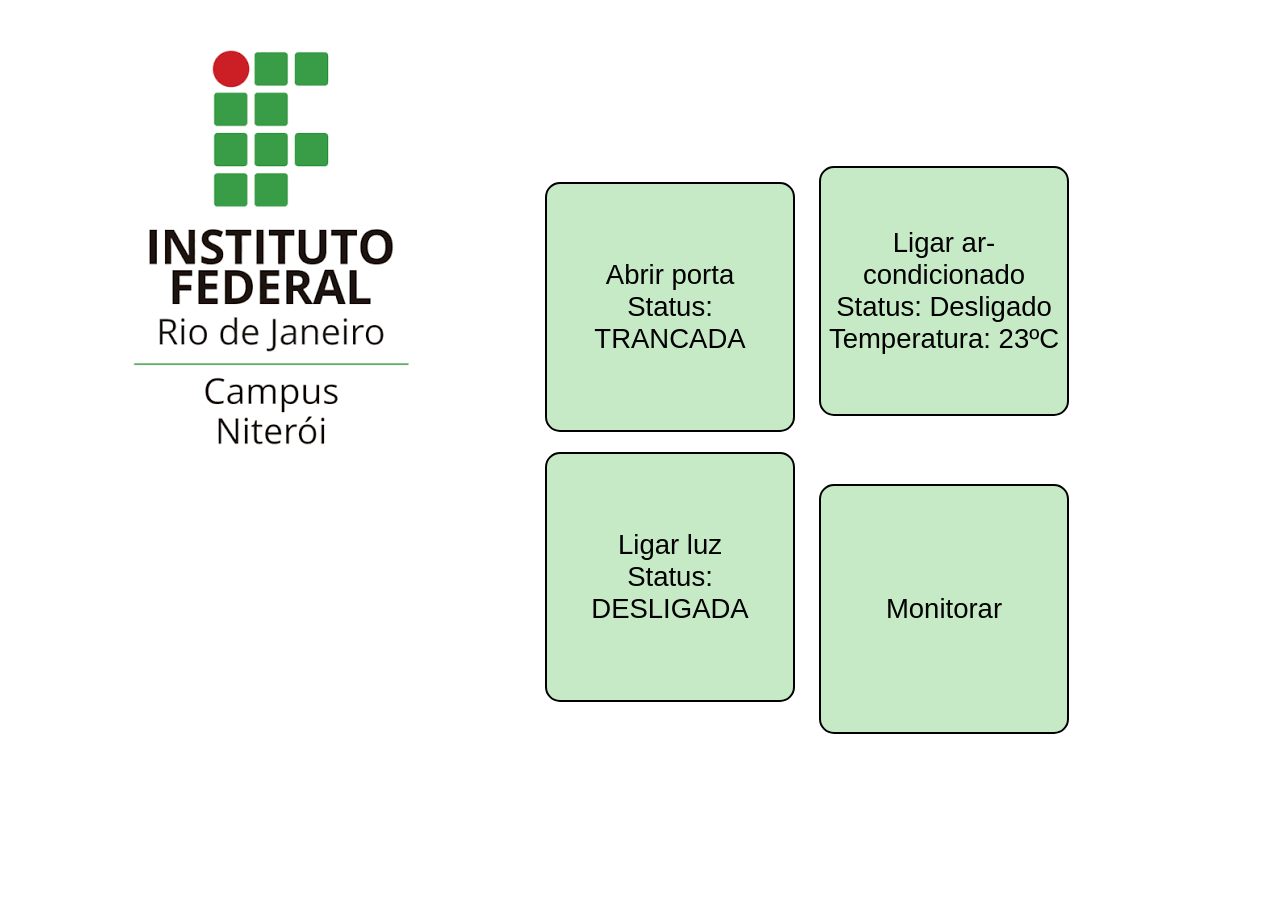
==== sala_/index.html @ fd9b5232 "sala_ adicionado" ====
<html>
	<head>
		<title>Sala _</title>
		<link rel="stylesheet" href="style.css">
	</head>

	<body>
        <figure id="logo"><img src="../logoIF.png"></figure>

        <div class="salas">
            <div>
                <button onclick="abrirPorta()" id="porta">
                    Abrir porta <br>
                    Status: TRANCADA
                </button>

                <button onclick="ligarAr()" id="ar">
                    Ligar ar-condicionado <br>
                    Status: Desligado <br>
                    Temperatura: 23ºC
                </button>

                <button onclick="ligarLuz()" id="luz">
                    Ligar luz <br>
                    Status: DESLIGADA
                </button>

                <button onclick="monitoramento()" id="monitorar">
                    Monitorar
                </button>
            </div>
        </div>

        <script src="script.js"></script>
	</body>
</html>
---- sala_/style.css ----
body { 
    display: flex;
    background-color: rgb(187, 181, 181)(197, 191, 191);
}

.salas {
    display: grid;
    align-items: center;
    justify-content: center;
    flex-direction: row;
}

button {
    height: 250px;
    width: 250px;
    margin: 10px;
    font-size: 27.5px;
    border-radius: 15px;
    border: 2px solid black;
    background-color: rgb(198, 233, 198);
}

button:hover { 
    cursor: pointer;
    transition: transform 0.2s, background-color 0.2s;
    transform: scale(1.1);
}

button:active { 
    transform: scale(0.9);
    background-color: rgb(97, 175, 97);
}
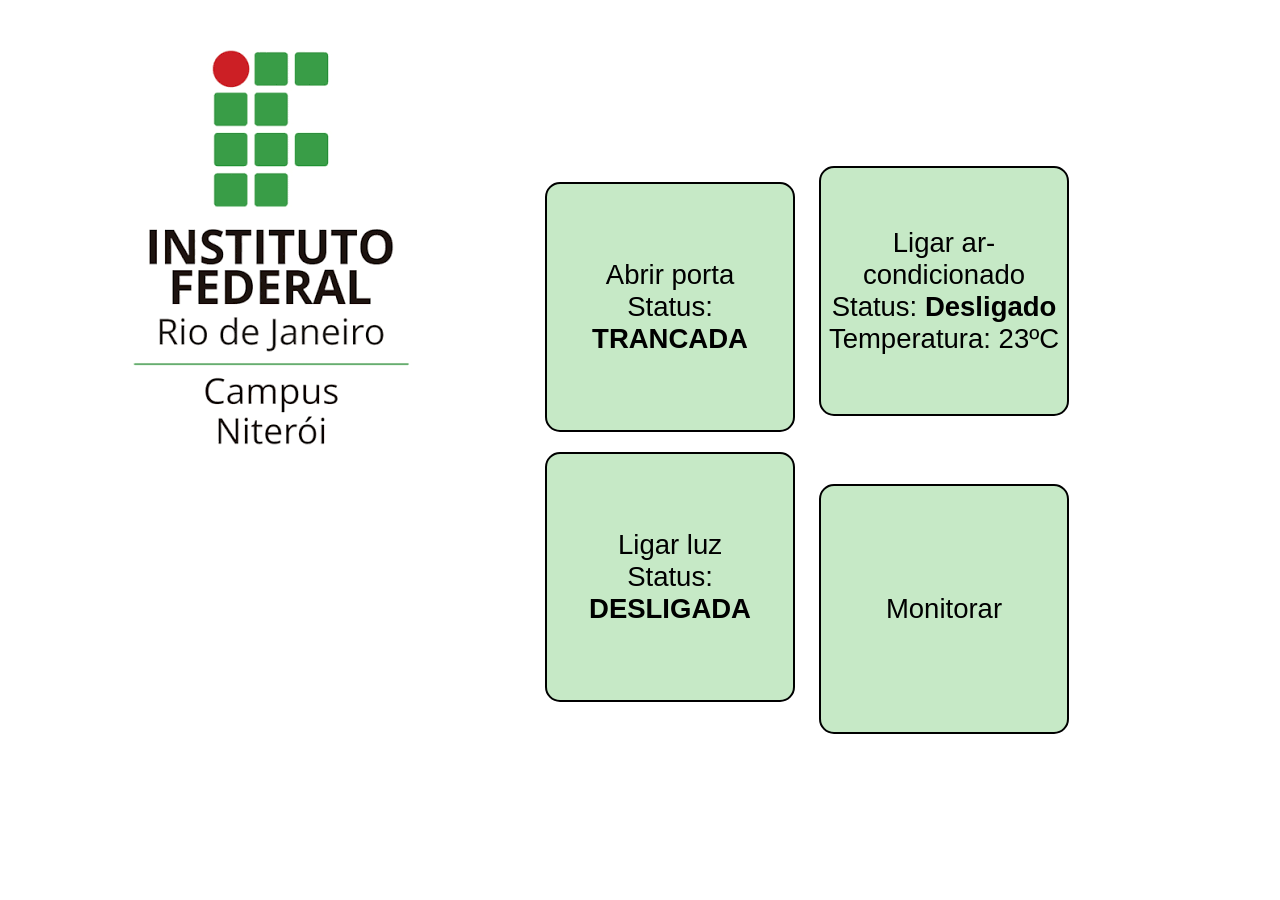
==== commit 4761013f: "melhorado css" ====
--- a/sala_/index.html
+++ b/sala_/index.html
@@ -11,18 +11,18 @@
             <div>
                 <button onclick="abrirPorta()" id="porta">
                     Abrir porta <br>
-                    Status: TRANCADA
+                    Status: <b> TRANCADA </b>
                 </button>
 
                 <button onclick="ligarAr()" id="ar">
                     Ligar ar-condicionado <br>
-                    Status: Desligado <br>
+                    Status: <b> Desligado </b> <br>
                     Temperatura: 23ºC
                 </button>
 
                 <button onclick="ligarLuz()" id="luz">
                     Ligar luz <br>
-                    Status: DESLIGADA
+                    Status: <b> DESLIGADA </b>
                 </button>
 
                 <button onclick="monitoramento()" id="monitorar">
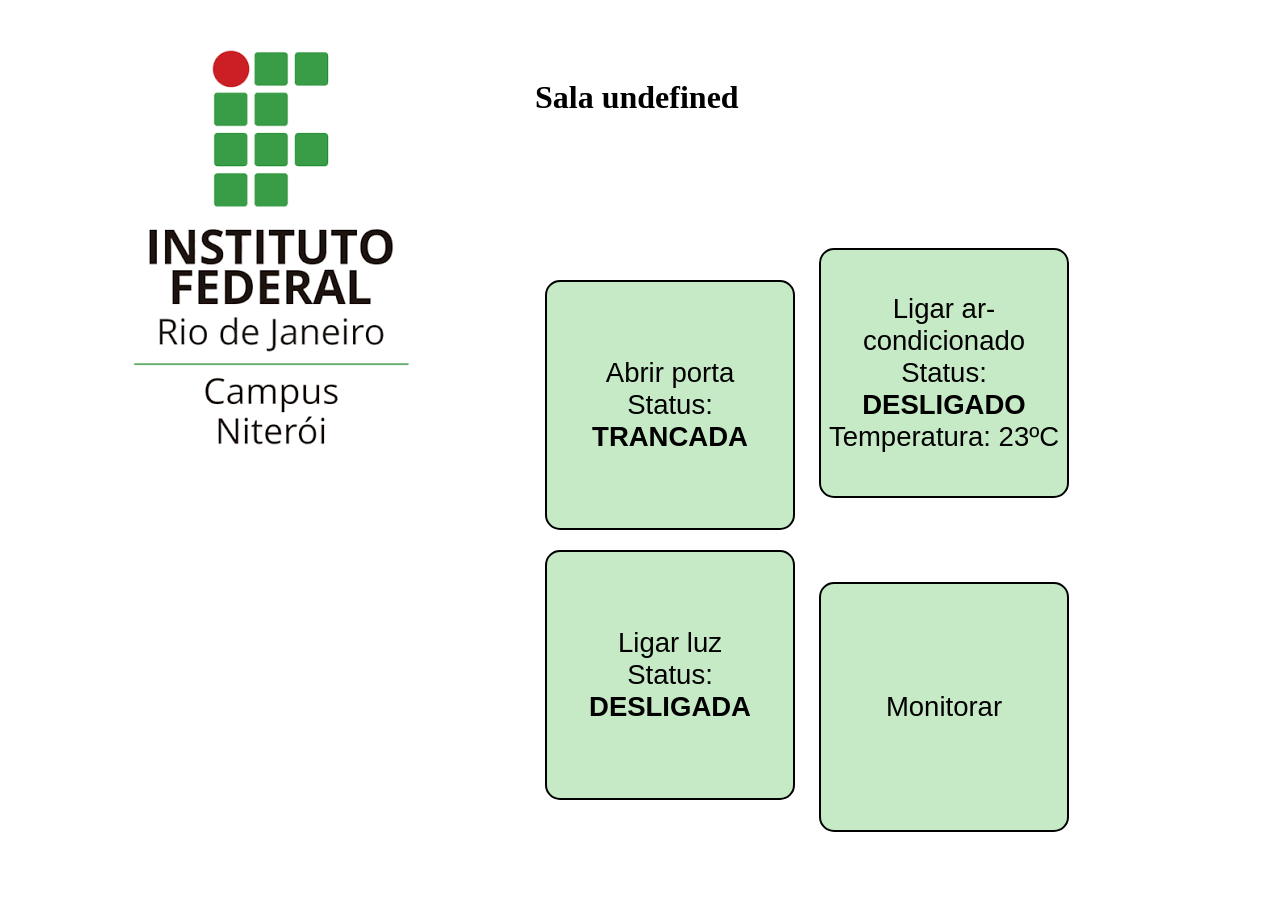
==== commit 0d6e9303: "alterado" ====
--- a/sala_/index.html
+++ b/sala_/index.html
@@ -8,6 +8,7 @@
         <figure id="logo"><img src="../logoIF.png"></figure>
 
         <div class="salas">
+            <h1 id="salaNum">Sala_</h1>
             <div>
                 <button onclick="abrirPorta()" id="porta">
                     Abrir porta <br>
@@ -16,7 +17,7 @@
 
                 <button onclick="ligarAr()" id="ar">
                     Ligar ar-condicionado <br>
-                    Status: <b> Desligado </b> <br>
+                    Status: <b> DESLIGADO </b> <br>
                     Temperatura: 23ºC
                 </button>
 
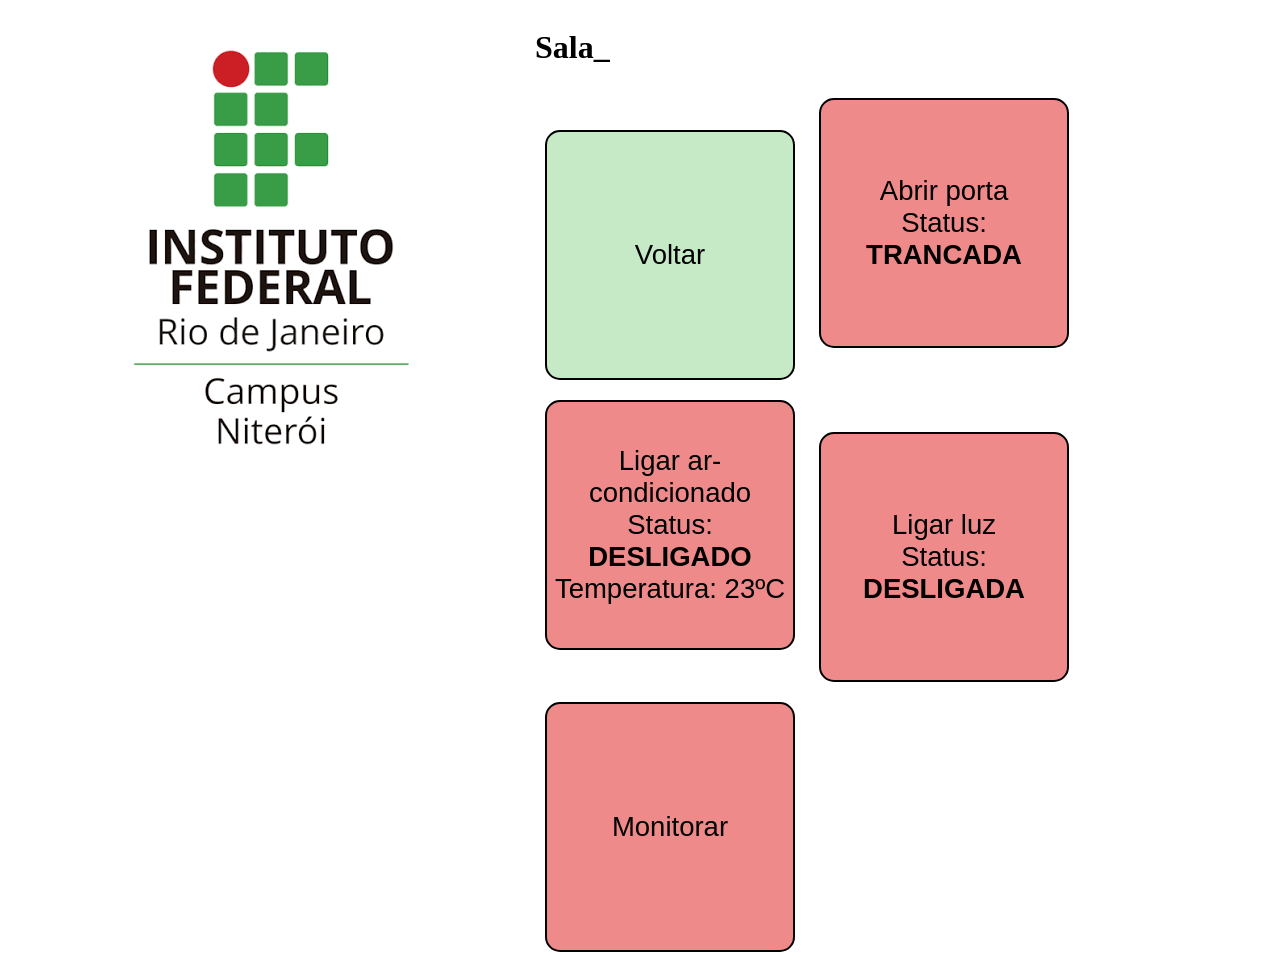
==== commit 226e6fac: "Melhoria quanto a título das salas" ====
--- a/sala_/index.html
+++ b/sala_/index.html
@@ -10,23 +10,27 @@
         <div class="salas">
             <h1 id="salaNum">Sala_</h1>
             <div>
-                <button onclick="abrirPorta()" id="porta">
+                <button onclick="voltar()">
+                    Voltar
+                </button>
+
+                <button onclick="abrirPorta()" id="porta" class="acao">
                     Abrir porta <br>
                     Status: <b> TRANCADA </b>
                 </button>
 
-                <button onclick="ligarAr()" id="ar">
+                <button onclick="ligarAr()" id="ar" class="acao">
                     Ligar ar-condicionado <br>
                     Status: <b> DESLIGADO </b> <br>
                     Temperatura: 23ºC
                 </button>
 
-                <button onclick="ligarLuz()" id="luz">
+                <button onclick="ligarLuz()" id="luz" class="acao">
                     Ligar luz <br>
                     Status: <b> DESLIGADA </b>
                 </button>
 
-                <button onclick="monitoramento()" id="monitorar">
+                <button onclick="monitoramento()" id="monitorar" class="acao">
                     Monitorar
                 </button>
             </div>
--- a/sala_/style.css
+++ b/sala_/style.css
@@ -10,15 +10,17 @@
     flex-direction: row;
 }
 
-button {
+.acao, button {
     height: 250px;
     width: 250px;
     margin: 10px;
     font-size: 27.5px;
     border-radius: 15px;
     border: 2px solid black;
-    background-color: rgb(198, 233, 198);
 }
+
+.acao { background-color: rgb(238, 138, 138); }
+button { background-color: rgb(198, 233, 198); }
 
 button:hover { 
     cursor: pointer;
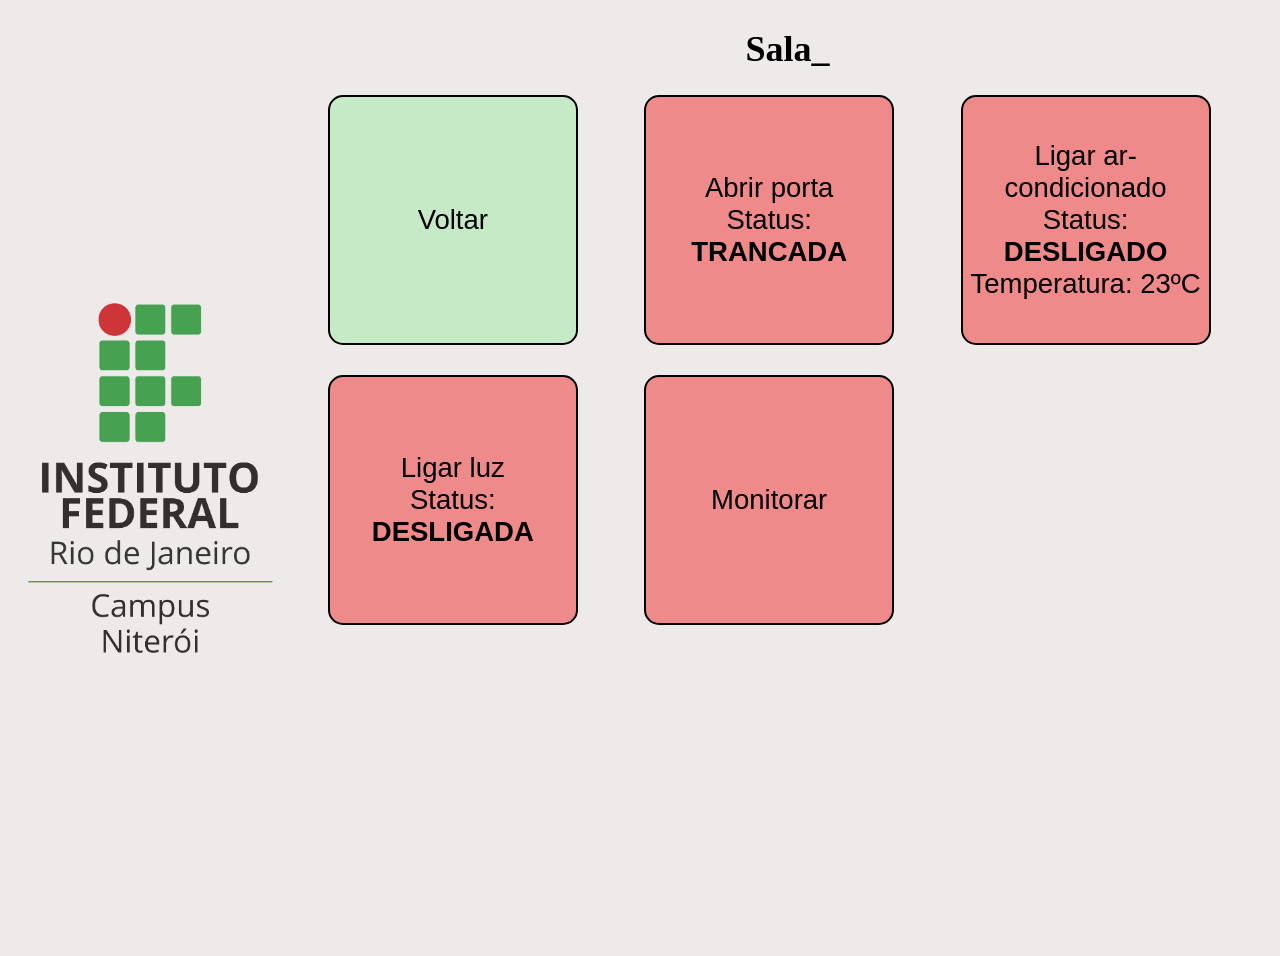
==== commit b75fa8c1: "css melhorado sala_" ====
--- a/sala_/index.html
+++ b/sala_/index.html
@@ -5,11 +5,12 @@
 	</head>
 
 	<body>
-        <figure id="logo"><img src="../logoIF.png"></figure>
+        <img src="../logoIF.png" id="logo">
 
-        <div class="salas">
+        <div class="conteudo">
             <h1 id="salaNum">Sala_</h1>
-            <div>
+
+            <div class="salas">
                 <button onclick="voltar()">
                     Voltar
                 </button>
--- a/sala_/style.css
+++ b/sala_/style.css
@@ -1,34 +1,61 @@
 body { 
     display: flex;
-    background-color: rgb(187, 181, 181)(197, 191, 191);
+    flex-direction: row;
+    align-items: flex-start;
+    justify-content: center;
+    min-height: 100vh;
+    padding: 20px;
+    gap: 50px;
+    background-color: rgb(238, 234, 234);
+}
+
+#logo {
+    width: 20%;
+    height: auto;
+    align-self: center; /* Centraliza verticalmente apenas a imagem */
+}
+
+.conteudo {
+    display: flex;
+    flex-direction: column;
+    align-items: center;
+    width: 100%;
+    max-width: 1200px;
+    gap: 20px;
+}
+
+#salaNum {
+    margin: 0;
+    font-size: 36px;
+    text-align: center;
 }
 
 .salas {
     display: grid;
-    align-items: center;
-    justify-content: center;
-    flex-direction: row;
+    grid-template-columns: repeat(auto-fit, minmax(250px, 1fr));
+    gap: 20px;
+    width: 100%;
 }
 
-.acao, button {
-    height: 250px;
-    width: 250px;
-    margin: 10px;
+button {
+    margin: 5px;
     font-size: 27.5px;
+    aspect-ratio: 1 / 1;
+    max-width: 250px;
     border-radius: 15px;
     border: 2px solid black;
+    background-color: rgb(198, 233, 198);
 }
 
 .acao { background-color: rgb(238, 138, 138); }
-button { background-color: rgb(198, 233, 198); }
 
 button:hover { 
     cursor: pointer;
     transition: transform 0.2s, background-color 0.2s;
-    transform: scale(1.1);
+    transform: scale(1.05);
 }
 
 button:active { 
-    transform: scale(0.9);
+    transform: scale(0.95);
     background-color: rgb(97, 175, 97);
 }
